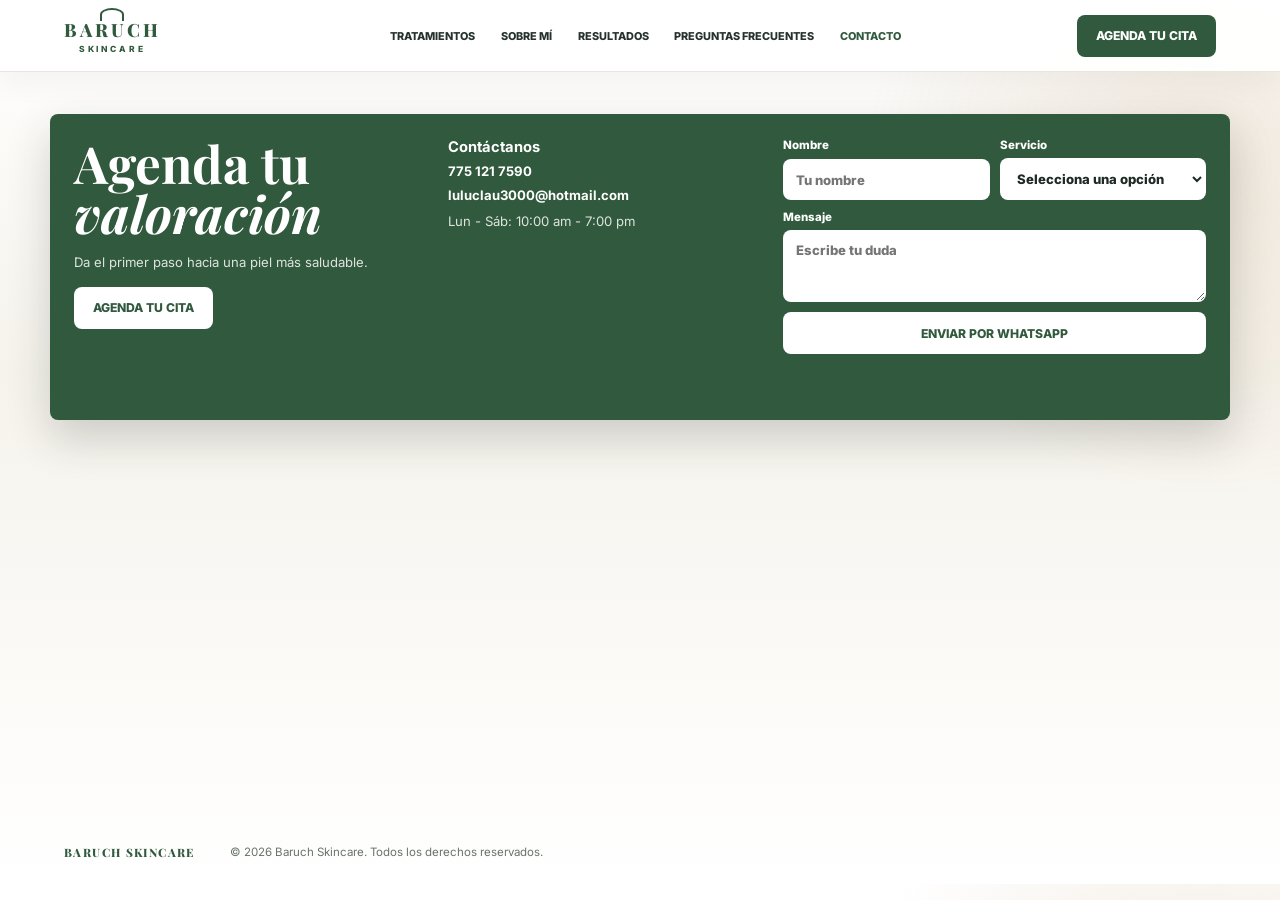
==== contacto.html @ a37c47b4 "nuervas cosas" ====
<!DOCTYPE html>
<html lang="es">
<head>
  <meta charset="UTF-8">
  <meta name="viewport" content="width=device-width, initial-scale=1.0">
  <title>Baruch Skincare | Contacto</title>
  <link rel="preconnect" href="https://fonts.googleapis.com">
  <link rel="preconnect" href="https://fonts.gstatic.com" crossorigin>
  <link href="https://fonts.googleapis.com/css2?family=Inter:wght@400;500;600;700;800&family=Playfair+Display:wght@600;700;800&display=swap" rel="stylesheet">
  <link rel="stylesheet" href="styles.css">
</head>
<body>
  <header class="site-header">
    <a class="brand" href="index.html" aria-label="Ir al inicio">
      <span class="brand-leaf">BARUCH</span>
      <small>SKINCARE</small>
    </a>
    <button class="menu-toggle" type="button" aria-expanded="false" aria-controls="site-nav">
      <span></span>
      <span></span>
      <span></span>
      <span class="menu-toggle-text">Menú</span>
    </button>
    <nav class="nav" id="site-nav" aria-label="Navegación principal">
      <a href="tratamientos.html">Tratamientos</a>
      <a href="sobre-mi.html">Sobre mí</a>
      <a href="resultados.html">Resultados</a>
      <a href="preguntas.html">Preguntas frecuentes</a>
      <a href="contacto.html" aria-current="page">Contacto</a>
    </nav>
    <a class="header-action" href="https://wa.me/527751217590" target="_blank" rel="noopener">Agenda tu cita</a>
  </header>

  <main class="page-main">
    <section class="contact-strip contact-page">
      <div>
        <h1>Agenda tu <span>valoración</span></h1>
        <p>Da el primer paso hacia una piel más saludable.</p>
        <a class="button light" href="https://wa.me/527751217590" target="_blank" rel="noopener">Agenda tu cita</a>
      </div>

      <div>
        <h3>Contáctanos</h3>
        <a href="tel:7751217590">775 121 7590</a>
        <a href="mailto:luluclau3000@hotmail.com">luluclau3000@hotmail.com</a>
        <p>Lun - Sáb: 10:00 am - 7:00 pm</p>
      </div>

      <form class="contact-form">
        <label>
          Nombre
          <input type="text" name="nombre" placeholder="Tu nombre" required>
        </label>
        <label>
          Servicio
          <select name="servicio" required>
            <option value="">Selecciona una opción</option>
            <option>Limpieza facial</option>
            <option>Tratamiento para acné</option>
            <option>Hidratación profunda</option>
            <option>Control de manchas</option>
            <option>Rejuvenecimiento facial</option>
          </select>
        </label>
        <label>
          Mensaje
          <textarea name="mensaje" rows="3" placeholder="Escribe tu duda"></textarea>
        </label>
        <button class="button light" type="submit">Enviar por WhatsApp</button>
        <p class="form-note" role="status"></p>
      </form>
    </section>
  </main>

  <footer class="footer">
    <span>BARUCH SKINCARE</span>
    <p>© 2026 Baruch Skincare. Todos los derechos reservados.</p>
  </footer>

  <script src="script.js"></script>
</body>
</html>
---- styles.css ----
:root {
  --bg: #f6f3ec;
  --paper: #fffdf8;
  --surface: #ffffff;
  --surface-soft: #f1eee7;
  --text: #1e2a23;
  --muted: #68736a;
  --line: #e7e1d6;
  --green: #31593d;
  --green-dark: #1f3d2a;
  --gold: #b58955;
  --shadow: 0 18px 55px rgba(31, 42, 35, 0.12);
}

* {
  box-sizing: border-box;
}

html {
  scroll-behavior: smooth;
}

body {
  margin: 0;
  color: var(--text);
  background:
    radial-gradient(circle at 94% 18%, rgba(181, 137, 85, 0.16), transparent 24%),
    linear-gradient(180deg, #ffffff 0, var(--bg) 42%, #ffffff 100%);
  font-family: "Inter", Arial, sans-serif;
}

a {
  color: inherit;
  text-decoration: none;
}

img {
  display: block;
  width: 100%;
  max-width: 100%;
}

.site-header {
  position: sticky;
  top: 0;
  z-index: 20;
  display: grid;
  grid-template-columns: 150px 1fr auto;
  align-items: center;
  gap: 22px;
  min-height: 72px;
  padding: 10px clamp(20px, 5vw, 68px);
  background: rgba(255, 255, 255, 0.94);
  border-bottom: 1px solid rgba(231, 225, 214, 0.82);
  box-shadow: 0 10px 30px rgba(31, 42, 35, 0.05);
  backdrop-filter: blur(16px);
}

.brand {
  display: grid;
  justify-items: center;
  gap: 2px;
  width: fit-content;
  color: var(--green);
}

.brand-leaf {
  position: relative;
  font-family: "Playfair Display", Georgia, serif;
  font-size: 1.14rem;
  font-weight: 800;
  letter-spacing: 0.16em;
}

.brand-leaf::before {
  content: "";
  position: absolute;
  top: -9px;
  left: 50%;
  width: 20px;
  height: 11px;
  border: 2px solid var(--green);
  border-bottom: 0;
  border-radius: 50% 50% 0 0;
  transform: translateX(-50%);
}

.brand small {
  font-size: 0.53rem;
  font-weight: 800;
  letter-spacing: 0.34em;
}

.nav {
  display: flex;
  justify-content: center;
  gap: clamp(12px, 2vw, 26px);
  color: #26322c;
  font-size: 0.68rem;
  font-weight: 800;
  text-transform: uppercase;
}

.nav a {
  padding: 10px 0;
}

.nav a:hover {
  color: var(--green);
}

.nav a[aria-current="page"] {
  color: var(--green);
}

.menu-toggle {
  position: relative;
  display: none;
  align-items: center;
  justify-content: center;
  gap: 7px;
  width: 58px;
  height: 50px;
  min-height: 50px;
  padding: 0;
  border: 1.5px solid var(--green-dark);
  border-radius: 18px;
  color: var(--green-dark);
  background: #ffffff;
  font: inherit;
  font-size: 0.68rem;
  font-weight: 800;
  text-transform: uppercase;
  cursor: pointer;
  transition: color 180ms ease, background 180ms ease, border-color 180ms ease, box-shadow 180ms ease;
}

.menu-toggle::before {
  content: "";
  position: absolute;
  top: 9px;
  right: 10px;
  width: 9px;
  height: 9px;
  border-radius: 50%;
  background: var(--green-dark);
  transition: background 180ms ease;
}

.menu-toggle::after {
  content: "";
  display: none;
  color: var(--green-dark);
  font-size: 1.9rem;
  font-weight: 400;
  line-height: 1;
}

.menu-toggle span:not(.menu-toggle-text) {
  display: block;
  width: 28px;
  height: 3px;
  border-radius: 999px;
  background: var(--green-dark);
  transition: background 180ms ease;
}

.menu-toggle-text {
  position: absolute;
  width: 1px;
  height: 1px;
  overflow: hidden;
  clip: rect(0 0 0 0);
  white-space: nowrap;
}

.menu-toggle:hover,
.menu-toggle:focus-visible {
  color: #ffffff;
  background: var(--green-dark);
  border-color: var(--green-dark);
  box-shadow: 0 10px 24px rgba(31, 61, 42, 0.26);
}

.menu-toggle:hover::before,
.menu-toggle:focus-visible::before,
.menu-toggle:hover span:not(.menu-toggle-text),
.menu-toggle:focus-visible span:not(.menu-toggle-text) {
  background: #ffffff;
}

.button,
.header-action {
  display: inline-flex;
  align-items: center;
  justify-content: center;
  min-height: 42px;
  padding: 0 18px;
  border: 1px solid transparent;
  border-radius: 8px;
  font: inherit;
  font-size: 0.76rem;
  font-weight: 800;
  text-transform: uppercase;
  cursor: pointer;
}

.header-action,
.button.primary,
.button.compact {
  color: #ffffff;
  background: var(--green);
}

.header-action:hover,
.button.primary:hover,
.button.compact:hover {
  background: var(--green-dark);
}

.button.secondary,
.button.outline {
  color: var(--green);
  background: #ffffff;
  border-color: #cfd8cf;
}

.button.light {
  color: var(--green);
  background: #ffffff;
}

.button.compact {
  min-height: 34px;
  padding: 0 16px;
  margin: 22px auto 0;
  font-size: 0.66rem;
}

.hero {
  position: relative;
  display: grid;
  grid-template-columns: minmax(0, 0.86fr) minmax(360px, 1.14fr);
  min-height: 470px;
  overflow: hidden;
  background:
    linear-gradient(90deg, rgba(255, 253, 248, 0.98) 0 43%, rgba(255, 253, 248, 0.12) 66%),
    url("https://images.unsplash.com/photo-1616394584738-fc6e612e71b9?auto=format&fit=crop&w=1500&q=88") right center / contain no-repeat,
    var(--paper);
}

.home-hero {
  min-height: calc(100vh - 142px);
}

.hero::after {
  content: "";
  position: absolute;
  right: -10px;
  bottom: 0;
  width: 220px;
  height: 300px;
  opacity: 0.26;
  background:
    linear-gradient(38deg, transparent 42%, var(--green) 43% 44%, transparent 45%),
    radial-gradient(ellipse at 40% 22%, transparent 34%, var(--green) 35% 37%, transparent 38%),
    radial-gradient(ellipse at 62% 55%, transparent 34%, var(--green) 35% 37%, transparent 38%);
  pointer-events: none;
}

.hero-copy {
  position: relative;
  z-index: 1;
  align-self: center;
  max-width: 560px;
  padding: 58px 0 86px clamp(28px, 5vw, 72px);
}

h1,
h2,
h3,
p {
  margin-top: 0;
}

h1,
h2 {
  font-family: "Playfair Display", Georgia, serif;
  letter-spacing: 0;
}

h1 {
  max-width: 540px;
  margin-bottom: 14px;
  font-size: clamp(3rem, 6vw, 5.1rem);
  line-height: 0.9;
}

h1 span {
  display: block;
  color: var(--green);
  font-style: italic;
}

h2 {
  margin-bottom: 10px;
  font-size: clamp(1.75rem, 3.1vw, 2.7rem);
  line-height: 1.02;
}

h2 em {
  color: var(--green);
  font-style: italic;
}

h3 {
  margin-bottom: 7px;
  font-size: 0.92rem;
}

p {
  color: var(--muted);
  line-height: 1.55;
}

.hero-copy > p {
  max-width: 440px;
  margin-bottom: 22px;
  font-size: 0.96rem;
}

.hero-portrait {
  min-height: 470px;
}

.hero-benefits {
  display: grid;
  grid-template-columns: repeat(3, minmax(0, 1fr));
  gap: 12px;
  max-width: 510px;
  margin-bottom: 24px;
}

.hero-benefits article {
  position: relative;
  min-height: 58px;
  padding: 12px 12px 12px 38px;
  border-radius: 8px;
  background: rgba(255, 255, 255, 0.72);
  box-shadow: 0 10px 24px rgba(31, 42, 35, 0.06);
}

.hero-benefits article::before {
  content: "";
  position: absolute;
  top: 18px;
  left: 14px;
  width: 12px;
  height: 12px;
  border: 2px solid var(--green);
  border-radius: 50%;
}

.hero-benefits strong,
.hero-benefits span {
  display: block;
}

.hero-benefits strong {
  color: var(--text);
  font-size: 0.73rem;
  line-height: 1.2;
}

.hero-benefits span {
  margin-top: 4px;
  color: var(--muted);
  font-size: 0.64rem;
  font-weight: 700;
}

.hero-actions {
  display: flex;
  flex-wrap: wrap;
  gap: 12px;
}

.panel {
  width: min(1160px, calc(100% - 48px));
  margin: 0 auto;
  padding: 24px clamp(18px, 3vw, 34px) 30px;
  border: 1px solid rgba(231, 225, 214, 0.76);
  border-radius: 8px;
  background: rgba(255, 255, 255, 0.92);
  box-shadow: var(--shadow);
}

.page-main {
  min-height: calc(100vh - 142px);
  padding: 42px 0 34px;
}

.page-hero,
.page-section {
  width: min(1040px, calc(100% - 48px));
  margin: 0 auto;
}

.page-hero {
  padding: 14px 0 28px;
  text-align: center;
}

.page-hero h1,
.page-section h1,
.page-panel h1,
.contact-page h1 {
  margin-right: auto;
  margin-left: auto;
  font-size: clamp(2.4rem, 5vw, 4.15rem);
}

.page-hero > p {
  max-width: 620px;
  margin: 0 auto;
}

.page-panel {
  margin-top: 0;
}

.treatments {
  position: relative;
  z-index: 3;
  margin-top: -60px;
}

.page-panel.treatments,
.page-panel.results {
  margin-top: 0;
}

.section-heading {
  margin: 0 auto 18px;
  text-align: center;
}

.section-heading p,
.eyebrow {
  margin-bottom: 6px;
  color: var(--green);
  font-size: 0.62rem;
  font-weight: 800;
  letter-spacing: 0.32em;
  text-transform: uppercase;
}

.cards {
  display: grid;
  grid-template-columns: repeat(5, minmax(0, 1fr));
  gap: 16px;
}

.card,
.result,
.testimonial,
.faq article,
.info-list article {
  border: 1px solid var(--line);
  border-radius: 8px;
  background: #ffffff;
  box-shadow: 0 12px 28px rgba(31, 42, 35, 0.07);
}

.card {
  overflow: hidden;
}

.card img {
  aspect-ratio: 1.28 / 1;
  object-fit: cover;
}

.card h3,
.card p {
  padding: 0 14px;
}

.card h3 {
  margin: 14px 0 6px;
  color: var(--green-dark);
}

.card p {
  min-height: 54px;
  margin-bottom: 16px;
  font-size: 0.72rem;
}

.results {
  margin-top: 24px;
  background: var(--surface-soft);
}

.result-grid {
  display: grid;
  grid-template-columns: repeat(3, minmax(0, 1fr));
  gap: 18px;
}

.result {
  overflow: hidden;
  background: #fffaf2;
}

.before-after {
  position: relative;
  display: grid;
  grid-template-columns: 1fr 1fr;
}

.before-after::after {
  content: "";
  position: absolute;
  top: 0;
  bottom: 0;
  left: 50%;
  width: 1px;
  background: rgba(255, 255, 255, 0.9);
}

.before-after img {
  height: 150px;
  object-fit: cover;
}

.before-after img:first-child {
  filter: saturate(0.82) contrast(0.92);
}

.before-after b {
  position: absolute;
  bottom: 8px;
  padding: 4px 8px;
  border-radius: 6px;
  color: var(--green-dark);
  background: rgba(255, 255, 255, 0.9);
  font-size: 0.58rem;
  line-height: 1;
  text-transform: uppercase;
}

.before-after b:first-of-type {
  left: 8px;
}

.before-after b:last-of-type {
  left: calc(50% + 8px);
}

.result span {
  display: block;
  padding: 10px 14px;
  color: var(--green-dark);
  font-size: 0.78rem;
  font-weight: 800;
}

.results-note {
  margin: 14px 0 0;
  text-align: center;
  font-size: 0.72rem;
}

.about {
  display: grid;
  grid-template-columns: minmax(0, 1fr) minmax(320px, 0.86fr);
  gap: clamp(24px, 6vw, 86px);
  align-items: center;
  width: min(1040px, calc(100% - 48px));
  margin: 28px auto 0;
  padding: 18px 0;
}

.about-copy {
  max-width: 560px;
  margin: 0 auto;
  text-align: center;
}

.about-copy p:not(.eyebrow) {
  margin-bottom: 22px;
  font-size: 0.92rem;
}

.info-list {
  display: grid;
  gap: 12px;
}

.info-list article {
  padding: 18px 18px 18px 52px;
}

.info-list h3 {
  color: var(--green-dark);
}

.info-list p {
  margin: 0;
  font-size: 0.74rem;
}

.testimonials,
.faq {
  width: min(1040px, calc(100% - 48px));
  margin: 26px auto 0;
  padding: 10px 0;
}

.testimonial-grid,
.faq-grid {
  display: grid;
  grid-template-columns: repeat(3, minmax(0, 1fr));
  gap: 18px;
}

.testimonial {
  min-height: 145px;
  padding: 20px;
}

.testimonial span {
  color: var(--gold);
  font-size: 0.9rem;
}

.testimonial p,
.faq p {
  font-size: 0.76rem;
}

.testimonial strong {
  display: block;
  color: var(--green-dark);
  font-size: 0.76rem;
}

.faq article {
  padding: 20px;
}

.faq h3 {
  color: var(--green-dark);
}

.contact-strip {
  display: grid;
  grid-template-columns: 0.9fr 0.8fr 1.1fr;
  gap: 28px;
  align-items: start;
  width: min(1180px, calc(100% - 40px));
  margin: 30px auto 0;
  padding: 24px;
  border-radius: 8px;
  color: #ffffff;
  background: var(--green);
  box-shadow: 0 18px 44px rgba(31, 42, 35, 0.2);
}

.contact-strip h1,
.contact-strip h2,
.contact-strip h3,
.contact-strip p,
.contact-strip a {
  color: #ffffff;
}

.contact-strip h1 {
  font-size: clamp(2.1rem, 4vw, 3.2rem);
  line-height: 0.98;
}

.contact-strip h2 {
  font-size: 1.55rem;
}

.contact-strip h1 span {
  color: #ffffff;
}

.contact-page {
  margin-top: 0;
}

.contact-strip p {
  margin-bottom: 14px;
  opacity: 0.84;
  font-size: 0.82rem;
}

.contact-strip a:not(.button) {
  display: block;
  margin-bottom: 8px;
  font-size: 0.82rem;
  font-weight: 700;
}

.contact-form {
  display: grid;
  grid-template-columns: repeat(2, minmax(0, 1fr));
  gap: 10px;
}

.contact-form label {
  display: grid;
  gap: 6px;
  color: #ffffff;
  font-size: 0.72rem;
  font-weight: 800;
}

.contact-form label:nth-child(3),
.contact-form button,
.form-note {
  grid-column: 1 / -1;
}

input,
select,
textarea {
  width: 100%;
  border: 1px solid rgba(255, 255, 255, 0.26);
  border-radius: 8px;
  padding: 11px 12px;
  color: var(--text);
  background: #ffffff;
  font: inherit;
  font-size: 0.82rem;
}

textarea {
  resize: vertical;
}

.form-note {
  min-height: 18px;
  margin: 0;
  color: #ffffff !important;
  font-size: 0.74rem !important;
  font-weight: 800;
}

.footer {
  display: grid;
  grid-template-columns: 150px 1fr 1fr;
  gap: 16px;
  align-items: center;
  padding: 14px clamp(20px, 5vw, 68px) 22px;
  color: var(--muted);
  font-size: 0.72rem;
}

.footer span {
  color: var(--green);
  font-family: "Playfair Display", Georgia, serif;
  font-weight: 800;
  letter-spacing: 0.12em;
}

.footer p {
  margin: 0;
}

@media (max-width: 1040px) {
  .site-header {
    grid-template-columns: 1fr auto;
    gap: 12px;
  }

  .menu-toggle {
    display: inline-flex;
    flex-direction: column;
  }

  .nav {
    position: absolute;
    top: 100%;
    right: 0;
    left: 0;
    display: none;
    flex-direction: column;
    gap: 10px;
    padding: 20px clamp(12px, 4vw, 20px) 24px;
    border-bottom: 1px solid rgba(231, 225, 214, 0.95);
    background: rgba(255, 253, 248, 0.98);
    box-shadow: 0 22px 46px rgba(31, 42, 35, 0.16);
    text-align: left;
  }

  .site-header.nav-open .nav {
    display: flex;
  }

  .nav a {
    position: relative;
    display: grid;
    grid-template-columns: 48px 1fr 18px;
    align-items: center;
    gap: 14px;
    min-height: 78px;
    padding: 12px 18px;
    border: 1px solid rgba(231, 225, 214, 0.92);
    border-radius: 18px;
    background: #ffffff;
    box-shadow: 0 10px 26px rgba(31, 42, 35, 0.08);
    color: var(--green-dark);
    font-size: 0.95rem;
    letter-spacing: 0;
  }

  .nav a::before {
    display: grid;
    width: 44px;
    height: 44px;
    place-items: center;
    border-radius: 50%;
    color: var(--green-dark);
    background: var(--surface-soft);
    font-size: 1.35rem;
    font-weight: 700;
    line-height: 1;
  }

  .nav a::after {
    content: "›";
    justify-self: end;
    color: var(--green-dark);
    font-size: 2rem;
    font-weight: 400;
    line-height: 1;
  }

  .nav a:nth-child(1)::before {
    content: "⌘";
  }

  .nav a:nth-child(2)::before {
    content: "○";
  }

  .nav a:nth-child(3)::before {
    content: "▥";
  }

  .nav a:nth-child(4)::before {
    content: "?";
  }

  .nav a:nth-child(5)::before {
    content: "✉";
  }

  .header-action {
    display: none;
  }

  .site-header.nav-open .menu-toggle {
    width: 50px;
    min-width: 50px;
    border-color: transparent;
    background: var(--surface-soft);
  }

  .site-header.nav-open .menu-toggle span {
    display: none;
  }

  .site-header.nav-open .menu-toggle::before {
    display: none;
  }

  .site-header.nav-open .menu-toggle::after {
    content: "×";
    display: block;
  }

  .hero {
    grid-template-columns: 1fr;
    background:
      linear-gradient(180deg, rgba(255, 253, 248, 0.96) 0 45%, rgba(255, 253, 248, 0.26) 82%),
      url("https://images.unsplash.com/photo-1616394584738-fc6e612e71b9?auto=format&fit=crop&w=1200&q=88") center bottom / cover no-repeat,
      var(--paper);
  }

  .hero-copy {
    padding-right: clamp(28px, 5vw, 72px);
  }

  .hero-portrait {
    display: none;
  }

  .cards {
    grid-template-columns: repeat(3, minmax(0, 1fr));
  }

  .about,
  .contact-strip {
    grid-template-columns: 1fr;
  }

  .footer {
    grid-template-columns: 1fr;
  }
}

@media (max-width: 760px) {
  .hero {
    min-height: 620px;
  }

  .hero-copy {
    padding-top: 42px;
    padding-bottom: 240px;
  }

  h1 {
    font-size: 3.3rem;
  }

  .hero-benefits,
  .cards,
  .result-grid,
  .testimonial-grid,
  .faq-grid,
  .contact-form {
    grid-template-columns: 1fr;
  }

  .panel,
  .about,
  .testimonials,
  .faq {
    width: min(100% - 28px, 560px);
  }

  .contact-strip {
    width: calc(100% - 28px);
  }

  .button,
  .header-action {
    width: 100%;
  }

  .site-header {
    gap: 12px;
  }

  .brand-leaf {
    font-size: 0.96rem;
  }
}
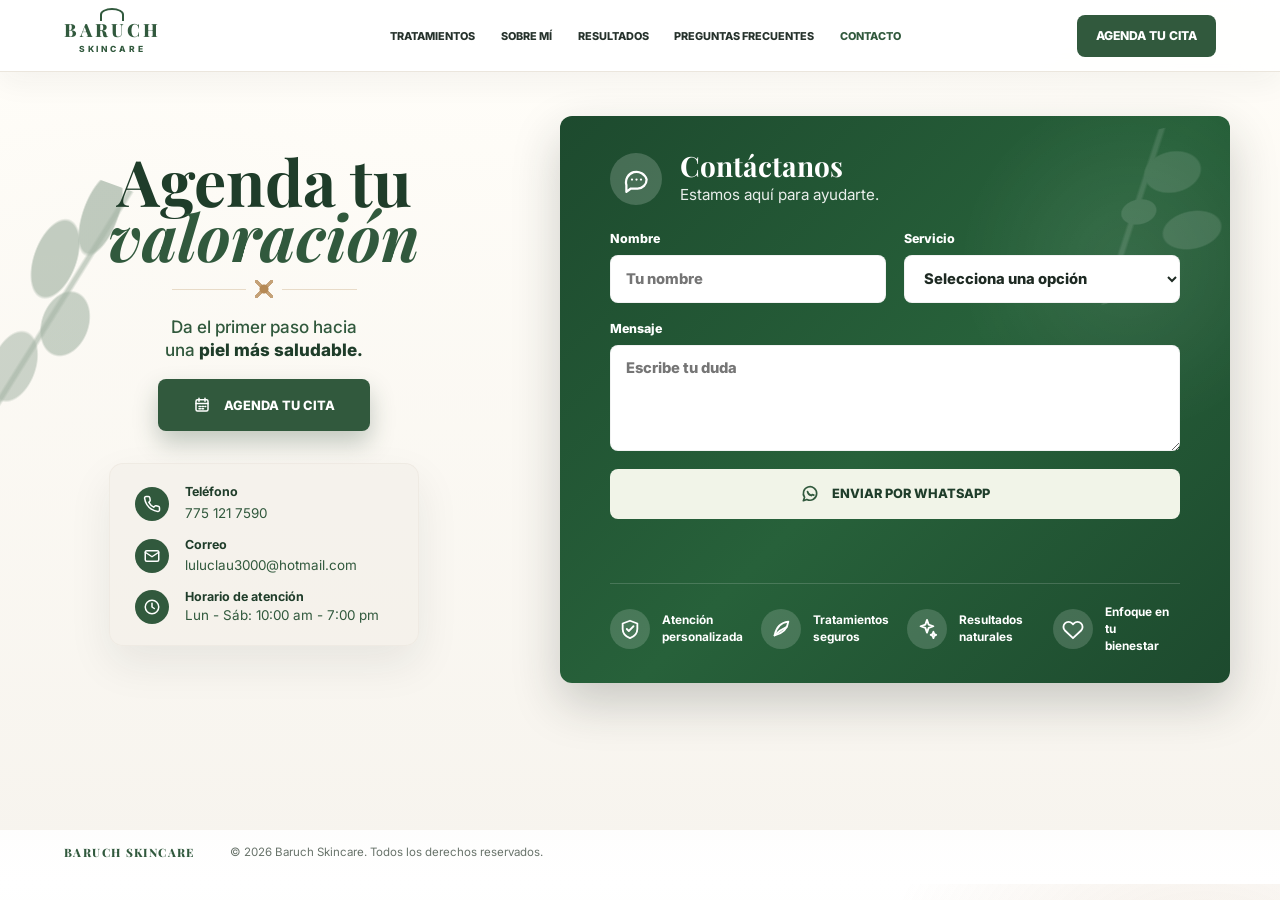
==== commit 019a01bc: "visualidad mejorada" ====
--- a/contacto.html
+++ b/contacto.html
@@ -31,44 +31,108 @@
     <a class="header-action" href="https://wa.me/527751217590" target="_blank" rel="noopener">Agenda tu cita</a>
   </header>
 
-  <main class="page-main">
-    <section class="contact-strip contact-page">
-      <div>
-        <h1>Agenda tu <span>valoración</span></h1>
-        <p>Da el primer paso hacia una piel más saludable.</p>
-        <a class="button light" href="https://wa.me/527751217590" target="_blank" rel="noopener">Agenda tu cita</a>
+  <main class="page-main contact-page-main">
+    <section class="contact-layout" aria-labelledby="contact-title">
+      <div class="contact-intro">
+        <h1 id="contact-title">Agenda tu <span>valoración</span></h1>
+        <div class="contact-divider" aria-hidden="true"></div>
+        <p>Da el primer paso hacia<br>una <strong>piel más saludable.</strong></p>
+        <a class="contact-appointment" href="https://wa.me/527751217590" target="_blank" rel="noopener">
+          <svg viewBox="0 0 24 24" aria-hidden="true">
+            <rect x="4" y="5" width="16" height="15" rx="2"></rect>
+            <path d="M8 3v4M16 3v4M4 10h16M8 14h2M12 14h2M16 14h1M8 17h2M12 17h2"></path>
+          </svg>
+          Agenda tu cita
+        </a>
+
+        <div class="contact-details">
+          <article>
+            <span class="contact-detail-icon" aria-hidden="true">
+              <svg viewBox="0 0 24 24"><path d="M22 16.9v3a2 2 0 0 1-2.2 2 19.7 19.7 0 0 1-8.6-3.1 19.3 19.3 0 0 1-6-6A19.7 19.7 0 0 1 2.1 4.2 2 2 0 0 1 4.1 2h3a2 2 0 0 1 2 1.7l.5 3a2 2 0 0 1-.6 1.8L7.8 9.7a16 16 0 0 0 6.5 6.5l1.2-1.2a2 2 0 0 1 1.8-.6l3 .5a2 2 0 0 1 1.7 2z"></path></svg>
+            </span>
+            <div>
+              <h2>Teléfono</h2>
+              <a href="tel:7751217590">775 121 7590</a>
+            </div>
+          </article>
+          <article>
+            <span class="contact-detail-icon" aria-hidden="true">
+              <svg viewBox="0 0 24 24"><rect x="3" y="5" width="18" height="14" rx="2"></rect><path d="M3 7l9 6 9-6"></path></svg>
+            </span>
+            <div>
+              <h2>Correo</h2>
+              <a href="mailto:luluclau3000@hotmail.com">luluclau3000@hotmail.com</a>
+            </div>
+          </article>
+          <article>
+            <span class="contact-detail-icon" aria-hidden="true">
+              <svg viewBox="0 0 24 24"><circle cx="12" cy="12" r="9"></circle><path d="M12 7v5l3 2"></path></svg>
+            </span>
+            <div>
+              <h2>Horario de atención</h2>
+              <p>Lun - Sáb: 10:00 am - 7:00 pm</p>
+            </div>
+          </article>
+        </div>
       </div>
 
-      <div>
-        <h3>Contáctanos</h3>
-        <a href="tel:7751217590">775 121 7590</a>
-        <a href="mailto:luluclau3000@hotmail.com">luluclau3000@hotmail.com</a>
-        <p>Lun - Sáb: 10:00 am - 7:00 pm</p>
-      </div>
+      <section class="contact-card" aria-label="Formulario de contacto">
+        <div class="contact-card-heading">
+          <span class="contact-bubble-icon" aria-hidden="true">
+            <svg viewBox="0 0 24 24"><path d="M21 12a8 8 0 0 1-8 8H7l-4 3v-6a8 8 0 1 1 18-5z"></path><path d="M8 12h.01M12 12h.01M16 12h.01"></path></svg>
+          </span>
+          <div>
+            <h2>Contáctanos</h2>
+            <p>Estamos aquí para ayudarte.</p>
+          </div>
+        </div>
 
-      <form class="contact-form">
-        <label>
-          Nombre
-          <input type="text" name="nombre" placeholder="Tu nombre" required>
-        </label>
-        <label>
-          Servicio
-          <select name="servicio" required>
-            <option value="">Selecciona una opción</option>
-            <option>Limpieza facial</option>
-            <option>Tratamiento para acné</option>
-            <option>Hidratación profunda</option>
-            <option>Control de manchas</option>
-            <option>Rejuvenecimiento facial</option>
-          </select>
-        </label>
-        <label>
-          Mensaje
-          <textarea name="mensaje" rows="3" placeholder="Escribe tu duda"></textarea>
-        </label>
-        <button class="button light" type="submit">Enviar por WhatsApp</button>
-        <p class="form-note" role="status"></p>
-      </form>
+        <form class="contact-form contact-card-form">
+          <label>
+            Nombre
+            <input type="text" name="nombre" placeholder="Tu nombre" required>
+          </label>
+          <label>
+            Servicio
+            <select name="servicio" required>
+              <option value="">Selecciona una opción</option>
+              <option>Limpieza facial</option>
+              <option>Tratamiento para acné</option>
+              <option>Hidratación profunda</option>
+              <option>Control de manchas</option>
+              <option>Rejuvenecimiento facial</option>
+            </select>
+          </label>
+          <label>
+            Mensaje
+            <textarea name="mensaje" rows="4" placeholder="Escribe tu duda"></textarea>
+          </label>
+          <button class="contact-submit" type="submit">
+            <svg viewBox="0 0 24 24" aria-hidden="true"><path d="M20 11.5a8 8 0 0 1-11.8 7L4 20l1.5-4.1A8 8 0 1 1 20 11.5z"></path><path d="M9 9c.4 2.4 2.1 4.1 4.5 4.9l1.1-1.1 2 .5"></path></svg>
+            Enviar por WhatsApp
+          </button>
+          <p class="form-note" role="status"></p>
+        </form>
+
+        <div class="contact-benefits" aria-label="Beneficios">
+          <article>
+            <span><svg viewBox="0 0 24 24"><path d="M12 3l8 3v6c0 5-3 8-8 10-5-2-8-5-8-10V6l8-3z"></path><path d="M8.5 12l2.2 2.2L15.8 9"></path></svg></span>
+            <p>Atención<br>personalizada</p>
+          </article>
+          <article>
+            <span><svg viewBox="0 0 24 24"><path d="M20 4c-8 1-13 5-15 15 8-2 14-7 15-15z"></path><path d="M5 19c4-4 8-7 13-9"></path></svg></span>
+            <p>Tratamientos<br>seguros</p>
+          </article>
+          <article>
+            <span><svg viewBox="0 0 24 24"><path d="M12 2l1.8 5.2L19 9l-5.2 1.8L12 16l-1.8-5.2L5 9l5.2-1.8L12 2z"></path><path d="M19 15l.9 2.6L22 18.5l-2.1.9L19 22l-.9-2.6-2.1-.9 2.1-.9L19 15z"></path></svg></span>
+            <p>Resultados<br>naturales</p>
+          </article>
+          <article>
+            <span><svg viewBox="0 0 24 24"><path d="M20.8 5.8a5.5 5.5 0 0 0-7.8 0L12 6.8l-1-1a5.5 5.5 0 0 0-7.8 7.8L12 22l8.8-8.4a5.5 5.5 0 0 0 0-7.8z"></path></svg></span>
+            <p>Enfoque en tu<br>bienestar</p>
+          </article>
+        </div>
+      </section>
     </section>
   </main>
 
--- a/styles.css
+++ b/styles.css
@@ -611,6 +611,200 @@
   font-size: 0.74rem;
 }
 
+.about-page-main {
+  position: relative;
+  overflow: hidden;
+  background:
+    linear-gradient(180deg, rgba(255, 253, 248, 0.9), rgba(247, 244, 238, 0.98)),
+    radial-gradient(circle at 7% 18%, rgba(49, 89, 61, 0.08), transparent 17%),
+    radial-gradient(circle at 88% 62%, rgba(181, 137, 85, 0.08), transparent 24%);
+}
+
+.about-page-main::before,
+.about-page-main::after {
+  content: "";
+  position: absolute;
+  pointer-events: none;
+}
+
+.about-page-main::before {
+  left: -38px;
+  bottom: 42px;
+  width: 185px;
+  height: 185px;
+  opacity: 0.44;
+  background:
+    radial-gradient(ellipse at 68% 44%, rgba(49, 89, 61, 0.86) 0 18%, transparent 19%),
+    radial-gradient(ellipse at 46% 60%, rgba(49, 89, 61, 0.78) 0 15%, transparent 16%),
+    radial-gradient(ellipse at 58% 76%, rgba(49, 89, 61, 0.68) 0 13%, transparent 14%),
+    linear-gradient(128deg, transparent 0 46%, rgba(49, 89, 61, 0.65) 47% 49%, transparent 50%);
+  filter: blur(0.2px);
+  transform: rotate(-22deg);
+}
+
+.about-page-main::after {
+  right: -80px;
+  bottom: -18px;
+  left: -80px;
+  height: 58px;
+  opacity: 0.5;
+  background:
+    linear-gradient(176deg, transparent 0 42%, rgba(181, 137, 85, 0.16) 43% 58%, transparent 59%),
+    linear-gradient(184deg, transparent 0 48%, rgba(49, 89, 61, 0.1) 49% 54%, transparent 55%);
+}
+
+.about-page {
+  position: relative;
+  z-index: 1;
+  grid-template-columns: minmax(390px, 0.98fr) minmax(430px, 1fr);
+  gap: clamp(58px, 9vw, 112px);
+  width: min(1120px, calc(100% - 64px));
+  min-height: 520px;
+  margin-top: 0;
+  padding: clamp(28px, 5vw, 58px) 0 54px;
+}
+
+.about-page .about-copy {
+  max-width: 520px;
+}
+
+.about-page .eyebrow {
+  margin-bottom: 16px;
+  color: var(--green-dark);
+  font-size: 0.68rem;
+  letter-spacing: 0.52em;
+}
+
+.about-page h1 {
+  max-width: 500px;
+  margin-bottom: 20px;
+  color: var(--green-dark);
+  font-size: clamp(4rem, 5.7vw, 5.65rem);
+  line-height: 0.88;
+}
+
+.about-page h1 span {
+  color: var(--green);
+}
+
+.about-divider {
+  position: relative;
+  width: 245px;
+  height: 25px;
+  margin: 0 auto 16px;
+}
+
+.about-divider::before,
+.about-divider::after {
+  content: "";
+  position: absolute;
+  top: 50%;
+  width: calc(50% - 24px);
+  height: 1px;
+  background: rgba(49, 89, 61, 0.2);
+}
+
+.about-divider::before {
+  left: 0;
+}
+
+.about-divider::after {
+  right: 0;
+}
+
+.about-divider {
+  background:
+    radial-gradient(ellipse at 52% 45%, transparent 0 27%, rgba(49, 89, 61, 0.7) 28% 34%, transparent 35%),
+    radial-gradient(ellipse at 45% 58%, transparent 0 24%, rgba(49, 89, 61, 0.7) 25% 31%, transparent 32%);
+  background-size: 32px 21px;
+  background-position: center;
+  background-repeat: no-repeat;
+}
+
+.about-page .about-copy p:not(.eyebrow) {
+  max-width: 520px;
+  margin: 0 auto 30px;
+  color: #43524a;
+  font-size: 1rem;
+  line-height: 1.55;
+}
+
+.about-cta {
+  gap: 12px;
+  min-width: 236px;
+  min-height: 50px;
+  border-color: rgba(49, 89, 61, 0.34);
+  color: var(--green-dark);
+  background: rgba(255, 255, 255, 0.56);
+  font-size: 0.75rem;
+}
+
+.about-cta svg {
+  width: 17px;
+  height: 17px;
+  fill: none;
+  stroke: currentColor;
+  stroke-linecap: round;
+  stroke-linejoin: round;
+  stroke-width: 2;
+  color: var(--green);
+}
+
+.about-feature-list {
+  gap: 13px;
+}
+
+.about-feature {
+  position: relative;
+  display: grid;
+  grid-template-columns: 70px 1fr;
+  align-items: center;
+  min-height: 109px;
+  padding: 17px 24px 17px 20px !important;
+  border: 1px solid rgba(231, 225, 214, 0.86);
+  border-radius: 8px;
+  background: rgba(255, 255, 255, 0.94);
+  box-shadow: 0 18px 42px rgba(31, 42, 35, 0.075);
+}
+
+.feature-icon {
+  display: grid;
+  width: 58px;
+  height: 58px;
+  place-items: center;
+  border-radius: 50%;
+  background: #f0eee7;
+  box-shadow: 0 8px 18px rgba(31, 42, 35, 0.06), inset 0 0 0 1px rgba(49, 89, 61, 0.04);
+}
+
+.feature-icon svg {
+  width: 38px;
+  height: 38px;
+  fill: none;
+  stroke: var(--green-dark);
+  stroke-linecap: round;
+  stroke-linejoin: round;
+  stroke-width: 2.1;
+}
+
+.feature-copy {
+  display: block;
+}
+
+.about-feature h3 {
+  margin-bottom: 5px;
+  color: var(--green-dark);
+  font-size: 1.03rem;
+  line-height: 1.15;
+}
+
+.about-feature p {
+  max-width: 300px;
+  color: #5f6962;
+  font-size: 0.86rem;
+  line-height: 1.5;
+}
+
 .testimonials,
 .faq {
   width: min(1040px, calc(100% - 48px));
@@ -652,6 +846,237 @@
 
 .faq h3 {
   color: var(--green-dark);
+}
+
+.faq-page-main {
+  position: relative;
+  overflow: hidden;
+  padding-top: 28px;
+  background:
+    linear-gradient(180deg, rgba(255, 253, 248, 0.94), rgba(247, 244, 238, 0.98)),
+    radial-gradient(circle at 8% 24%, rgba(49, 89, 61, 0.08), transparent 20%),
+    radial-gradient(circle at 92% 18%, rgba(49, 89, 61, 0.08), transparent 18%);
+}
+
+.faq-page-main::before,
+.faq-page-main::after {
+  content: "";
+  position: absolute;
+  top: 38px;
+  width: 185px;
+  height: 300px;
+  opacity: 0.28;
+  pointer-events: none;
+  background:
+    radial-gradient(ellipse at 52% 12%, rgba(49, 89, 61, 0.62) 0 9%, transparent 10%),
+    radial-gradient(ellipse at 42% 29%, rgba(49, 89, 61, 0.56) 0 10%, transparent 11%),
+    radial-gradient(ellipse at 59% 45%, rgba(49, 89, 61, 0.5) 0 10%, transparent 11%),
+    radial-gradient(ellipse at 43% 61%, rgba(49, 89, 61, 0.42) 0 11%, transparent 12%),
+    linear-gradient(106deg, transparent 0 48%, rgba(49, 89, 61, 0.52) 49% 50%, transparent 51%);
+  filter: blur(0.2px);
+}
+
+.faq-page-main::before {
+  left: -64px;
+  transform: rotate(20deg);
+}
+
+.faq-page-main::after {
+  right: -54px;
+  transform: scaleX(-1) rotate(17deg);
+}
+
+.faq-page {
+  position: relative;
+  z-index: 1;
+  width: min(1040px, calc(100% - 46px));
+  margin: 0 auto;
+  padding: 10px 0 16px;
+}
+
+.faq-heading {
+  margin: 0 auto 24px;
+  text-align: center;
+}
+
+.faq-heading p:first-child {
+  position: relative;
+  display: inline-flex;
+  align-items: center;
+  gap: 22px;
+  margin-bottom: 10px;
+  color: var(--green);
+  font-size: 0.72rem;
+  font-weight: 800;
+  letter-spacing: 0.42em;
+  text-transform: uppercase;
+}
+
+.faq-heading p:first-child::before,
+.faq-heading p:first-child::after {
+  content: "";
+  width: 78px;
+  height: 1px;
+  background: rgba(49, 89, 61, 0.16);
+}
+
+.faq-heading h1 {
+  max-width: none;
+  margin: 0 auto 14px;
+  color: var(--green-dark);
+  font-size: clamp(4rem, 6.7vw, 5.6rem);
+  line-height: 0.95;
+}
+
+.faq-heading h1 span {
+  display: inline;
+  color: var(--green);
+  font-style: italic;
+}
+
+.faq-intro {
+  margin: 0;
+  color: #737d76;
+  font-size: 1rem;
+  line-height: 1.55;
+}
+
+.faq-accordion {
+  display: grid;
+  gap: 10px;
+}
+
+.faq-accordion details {
+  border: 1px solid rgba(231, 225, 214, 0.92);
+  border-radius: 8px;
+  background: rgba(255, 255, 255, 0.95);
+  box-shadow: 0 10px 28px rgba(31, 42, 35, 0.07);
+  overflow: hidden;
+}
+
+.faq-accordion summary {
+  display: grid;
+  grid-template-columns: 42px 1fr 16px;
+  align-items: center;
+  min-height: 58px;
+  gap: 14px;
+  padding: 10px 20px 10px 18px;
+  color: var(--green-dark);
+  font-size: 0.98rem;
+  font-weight: 800;
+  cursor: pointer;
+  list-style: none;
+}
+
+.faq-accordion summary::-webkit-details-marker {
+  display: none;
+}
+
+.faq-accordion summary::after {
+  content: "";
+  width: 8px;
+  height: 8px;
+  justify-self: end;
+  border-right: 2px solid var(--green);
+  border-bottom: 2px solid var(--green);
+  transform: rotate(45deg);
+  transition: transform 180ms ease;
+}
+
+.faq-accordion details[open] summary::after {
+  transform: rotate(225deg);
+}
+
+.faq-icon {
+  display: grid;
+  width: 32px;
+  height: 32px;
+  place-items: center;
+  border-radius: 50%;
+  background: var(--surface-soft);
+}
+
+.faq-icon svg,
+.faq-whatsapp svg {
+  width: 20px;
+  height: 20px;
+  fill: none;
+  stroke: var(--green);
+  stroke-linecap: round;
+  stroke-linejoin: round;
+  stroke-width: 2;
+}
+
+.faq-accordion details > p {
+  margin: -2px 58px 18px 74px;
+  color: #5f6962;
+  font-size: 0.88rem;
+  line-height: 1.55;
+}
+
+.faq-whatsapp {
+  display: grid;
+  grid-template-columns: 70px 1fr auto;
+  gap: 18px;
+  align-items: center;
+  margin-top: 14px;
+  padding: 18px 26px 18px 28px;
+  border-radius: 8px;
+  background:
+    linear-gradient(90deg, rgba(241, 238, 231, 0.98), rgba(255, 253, 248, 0.96));
+  box-shadow: 0 14px 34px rgba(31, 42, 35, 0.08);
+}
+
+.faq-whatsapp-icon {
+  display: grid;
+  width: 56px;
+  height: 56px;
+  place-items: center;
+  border-radius: 50%;
+  background: var(--green);
+}
+
+.faq-whatsapp-icon svg {
+  stroke: #ffffff;
+}
+
+.faq-whatsapp h2 {
+  margin: 0 0 4px;
+  color: var(--green-dark);
+  font-family: "Inter", Arial, sans-serif;
+  font-size: 1.14rem;
+  line-height: 1.1;
+}
+
+.faq-whatsapp p {
+  margin: 0;
+  color: #5d675f;
+  font-size: 0.86rem;
+}
+
+.faq-whatsapp-button {
+  display: inline-flex;
+  align-items: center;
+  justify-content: center;
+  gap: 10px;
+  min-width: 318px;
+  min-height: 46px;
+  border: 1.5px solid var(--green);
+  border-radius: 8px;
+  color: var(--green-dark);
+  background: rgba(255, 255, 255, 0.72);
+  font-size: 0.75rem;
+  font-weight: 800;
+  text-transform: uppercase;
+}
+
+.faq-whatsapp-button:hover {
+  color: #ffffff;
+  background: var(--green);
+}
+
+.faq-whatsapp-button:hover svg {
+  stroke: #ffffff;
 }
 
 .contact-strip {
@@ -750,6 +1175,369 @@
   font-size: 0.74rem !important;
   font-weight: 800;
 }
+
+.contact-page-main {
+  position: relative;
+  overflow: hidden;
+  padding-top: 26px;
+  background:
+    linear-gradient(180deg, rgba(255, 253, 248, 0.94), rgba(247, 244, 238, 0.98)),
+    radial-gradient(circle at 10% 22%, rgba(49, 89, 61, 0.08), transparent 18%),
+    radial-gradient(circle at 88% 58%, rgba(181, 137, 85, 0.08), transparent 24%);
+}
+
+.contact-page-main::before {
+  content: "";
+  position: absolute;
+  left: -60px;
+  top: 98px;
+  width: 210px;
+  height: 320px;
+  opacity: 0.42;
+  background:
+    radial-gradient(ellipse at 56% 10%, rgba(49, 89, 61, 0.72) 0 10%, transparent 11%),
+    radial-gradient(ellipse at 43% 28%, rgba(49, 89, 61, 0.68) 0 12%, transparent 13%),
+    radial-gradient(ellipse at 58% 46%, rgba(49, 89, 61, 0.62) 0 13%, transparent 14%),
+    radial-gradient(ellipse at 42% 64%, rgba(49, 89, 61, 0.56) 0 12%, transparent 13%),
+    linear-gradient(102deg, transparent 0 48%, rgba(49, 89, 61, 0.62) 49% 50%, transparent 51%);
+  pointer-events: none;
+  transform: rotate(20deg);
+}
+
+.contact-layout {
+  position: relative;
+  z-index: 1;
+  display: grid;
+  grid-template-columns: minmax(320px, 0.78fr) minmax(580px, 1.22fr);
+  gap: clamp(48px, 7vw, 82px);
+  align-items: center;
+  width: min(1180px, calc(100% - 42px));
+  margin: 0 auto;
+  padding: 18px 0 18px;
+}
+
+.contact-intro {
+  display: grid;
+  justify-items: center;
+  text-align: center;
+}
+
+.contact-intro h1 {
+  max-width: 340px;
+  margin-bottom: 16px;
+  color: var(--green-dark);
+  font-size: clamp(3.75rem, 5vw, 5.2rem);
+  line-height: 0.86;
+}
+
+.contact-intro h1 span {
+  color: var(--green);
+  font-style: italic;
+}
+
+.contact-divider {
+  position: relative;
+  width: 185px;
+  height: 20px;
+  margin-bottom: 16px;
+}
+
+.contact-divider::before,
+.contact-divider::after {
+  content: "";
+  position: absolute;
+  top: 50%;
+  width: calc(50% - 18px);
+  height: 1px;
+  background: rgba(181, 137, 85, 0.28);
+}
+
+.contact-divider::before {
+  left: 0;
+}
+
+.contact-divider::after {
+  right: 0;
+}
+
+.contact-divider {
+  background:
+    radial-gradient(circle at 50% 50%, var(--gold) 0 4px, transparent 5px),
+    linear-gradient(45deg, transparent 42%, rgba(181, 137, 85, 0.78) 43% 57%, transparent 58%),
+    linear-gradient(-45deg, transparent 42%, rgba(181, 137, 85, 0.78) 43% 57%, transparent 58%);
+  background-size: 18px 18px;
+  background-position: center;
+  background-repeat: no-repeat;
+}
+
+.contact-intro > p {
+  margin-bottom: 18px;
+  color: var(--green);
+  font-size: 1.07rem;
+  font-weight: 500;
+  line-height: 1.35;
+}
+
+.contact-intro strong {
+  color: var(--green-dark);
+  font-weight: 800;
+}
+
+.contact-appointment {
+  display: inline-flex;
+  align-items: center;
+  justify-content: center;
+  gap: 13px;
+  min-width: 212px;
+  min-height: 52px;
+  margin-bottom: 32px;
+  border-radius: 8px;
+  color: #ffffff;
+  background: var(--green);
+  box-shadow: 0 12px 24px rgba(31, 61, 42, 0.26);
+  font-size: 0.8rem;
+  font-weight: 800;
+  text-transform: uppercase;
+}
+
+.contact-appointment:hover {
+  background: var(--green-dark);
+}
+
+.contact-appointment svg,
+.contact-submit svg,
+.contact-detail-icon svg,
+.contact-bubble-icon svg,
+.contact-benefits svg {
+  fill: none;
+  stroke: currentColor;
+  stroke-linecap: round;
+  stroke-linejoin: round;
+  stroke-width: 2;
+}
+
+.contact-appointment svg {
+  width: 18px;
+  height: 18px;
+}
+
+.contact-details {
+  display: grid;
+  gap: 16px;
+  width: min(310px, 100%);
+  padding: 21px 25px;
+  border: 1px solid rgba(231, 225, 214, 0.42);
+  border-radius: 14px;
+  background: rgba(241, 238, 231, 0.58);
+  box-shadow: 0 18px 44px rgba(31, 42, 35, 0.08);
+  text-align: left;
+}
+
+.contact-details article {
+  display: grid;
+  grid-template-columns: 38px 1fr;
+  gap: 12px;
+  align-items: center;
+}
+
+.contact-detail-icon {
+  display: grid;
+  width: 34px;
+  height: 34px;
+  place-items: center;
+  border-radius: 50%;
+  color: #ffffff;
+  background: var(--green);
+}
+
+.contact-detail-icon svg {
+  width: 18px;
+  height: 18px;
+}
+
+.contact-details h2 {
+  margin-bottom: 2px;
+  color: var(--green-dark);
+  font-family: "Inter", Arial, sans-serif;
+  font-size: 0.78rem;
+  line-height: 1.15;
+}
+
+.contact-details a,
+.contact-details p {
+  margin: 0;
+  color: var(--green);
+  font-size: 0.84rem;
+  line-height: 1.25;
+}
+
+.contact-card {
+  position: relative;
+  overflow: hidden;
+  padding: 36px 50px 28px;
+  border-radius: 12px;
+  color: #ffffff;
+  background:
+    radial-gradient(circle at 85% 26%, rgba(255, 255, 255, 0.08), transparent 24%),
+    linear-gradient(135deg, #1d4a2e, #27613a 52%, #1d4a2e);
+  box-shadow: 0 20px 48px rgba(31, 42, 35, 0.22);
+}
+
+.contact-card::after {
+  content: "";
+  position: absolute;
+  right: -20px;
+  top: 20px;
+  width: 230px;
+  height: 160px;
+  opacity: 0.12;
+  background:
+    radial-gradient(ellipse at 70% 28%, #ffffff 0 12%, transparent 13%),
+    radial-gradient(ellipse at 52% 48%, #ffffff 0 10%, transparent 11%),
+    radial-gradient(ellipse at 73% 66%, #ffffff 0 12%, transparent 13%),
+    linear-gradient(120deg, transparent 0 48%, #ffffff 49% 50%, transparent 51%);
+  pointer-events: none;
+  transform: rotate(-12deg);
+}
+
+.contact-card-heading {
+  position: relative;
+  z-index: 1;
+  display: grid;
+  grid-template-columns: 54px 1fr;
+  gap: 16px;
+  align-items: center;
+  margin-bottom: 24px;
+}
+
+.contact-bubble-icon {
+  display: grid;
+  width: 52px;
+  height: 52px;
+  place-items: center;
+  border-radius: 50%;
+  color: #ffffff;
+  background: rgba(255, 255, 255, 0.18);
+}
+
+.contact-bubble-icon svg {
+  width: 27px;
+  height: 27px;
+}
+
+.contact-card-heading h2 {
+  margin: 0 0 3px;
+  color: #ffffff;
+  font-size: 1.75rem;
+  line-height: 1;
+}
+
+.contact-card-heading p {
+  margin: 0;
+  color: rgba(255, 255, 255, 0.9);
+  font-size: 0.95rem;
+}
+
+.contact-card-form {
+  position: relative;
+  z-index: 1;
+  gap: 18px;
+}
+
+.contact-card-form label {
+  gap: 9px;
+  font-size: 0.78rem;
+}
+
+.contact-card-form input,
+.contact-card-form select,
+.contact-card-form textarea {
+  min-height: 48px;
+  border: 0;
+  border-radius: 8px;
+  padding: 14px 16px;
+  color: var(--text);
+  background: #ffffff;
+  box-shadow: inset 0 0 0 1px rgba(31, 42, 35, 0.06);
+  font-size: 0.92rem;
+}
+
+.contact-card-form textarea {
+  min-height: 106px;
+}
+
+.contact-submit {
+  display: inline-flex;
+  align-items: center;
+  justify-content: center;
+  gap: 12px;
+  min-height: 50px;
+  border: 0;
+  border-radius: 8px;
+  color: var(--green-dark);
+  background: #f1f4e8;
+  font: inherit;
+  font-size: 0.8rem;
+  font-weight: 800;
+  text-transform: uppercase;
+  cursor: pointer;
+}
+
+.contact-submit:hover {
+  background: #ffffff;
+}
+
+.contact-submit svg {
+  width: 20px;
+  height: 20px;
+  color: var(--green);
+}
+
+.contact-card-form .form-note {
+  color: #ffffff !important;
+}
+
+.contact-benefits {
+  position: relative;
+  z-index: 1;
+  display: grid;
+  grid-template-columns: repeat(4, 1fr);
+  gap: 18px;
+  margin-top: 28px;
+  padding-top: 20px;
+  border-top: 1px solid rgba(255, 255, 255, 0.16);
+}
+
+.contact-benefits article {
+  display: grid;
+  grid-template-columns: 42px 1fr;
+  gap: 10px;
+  align-items: center;
+}
+
+.contact-benefits span {
+  display: grid;
+  width: 40px;
+  height: 40px;
+  place-items: center;
+  border-radius: 50%;
+  color: #ffffff;
+  background: rgba(255, 255, 255, 0.16);
+}
+
+.contact-benefits svg {
+  width: 22px;
+  height: 22px;
+}
+
+.contact-benefits p {
+  margin: 0;
+  color: #ffffff;
+  font-size: 0.74rem;
+  font-weight: 700;
+  line-height: 1.45;
+}
+
 
 .footer {
   display: grid;
@@ -910,6 +1698,56 @@
     grid-template-columns: 1fr;
   }
 
+  .contact-layout {
+    grid-template-columns: 1fr;
+    width: min(760px, calc(100% - 36px));
+    gap: 32px;
+  }
+
+  .contact-card {
+    padding: 32px clamp(20px, 5vw, 38px) 26px;
+  }
+
+  .contact-benefits {
+    grid-template-columns: repeat(2, 1fr);
+  }
+
+  .about-page {
+    grid-template-columns: 1fr;
+    width: min(720px, calc(100% - 36px));
+    gap: 34px;
+    padding-top: 34px;
+  }
+
+  .about-page h1 {
+    font-size: clamp(2.85rem, 9vw, 4rem);
+  }
+
+  .about-feature {
+    grid-template-columns: 70px 1fr;
+  }
+
+  .faq-page-main::before,
+  .faq-page-main::after {
+    width: 130px;
+    height: 220px;
+    opacity: 0.16;
+  }
+
+  .faq-heading h1 {
+    font-size: clamp(3rem, 9vw, 4.2rem);
+  }
+
+  .faq-whatsapp {
+    grid-template-columns: 60px 1fr;
+  }
+
+  .faq-whatsapp-button {
+    grid-column: 1 / -1;
+    width: 100%;
+    min-width: 0;
+  }
+
   .footer {
     grid-template-columns: 1fr;
   }
@@ -945,8 +1783,125 @@
     width: min(100% - 28px, 560px);
   }
 
+  .about-page {
+    width: min(100% - 28px, 560px);
+    padding-bottom: 18px;
+  }
+
+  .about-page-main::before {
+    width: 150px;
+    height: 150px;
+    opacity: 0.22;
+  }
+
+  .about-page h1 {
+    font-size: 3.05rem;
+  }
+
+  .about-feature {
+    grid-template-columns: 56px 1fr;
+    min-height: 94px;
+    padding: 16px 16px 16px 14px !important;
+  }
+
+  .feature-icon {
+    width: 46px;
+    height: 46px;
+  }
+
+  .feature-icon svg {
+    width: 30px;
+    height: 30px;
+  }
+
+  .about-feature h3 {
+    font-size: 0.9rem;
+  }
+
+  .about-feature p {
+    font-size: 0.76rem;
+  }
+
+  .faq-page {
+    width: min(100% - 28px, 560px);
+  }
+
+  .faq-heading p:first-child {
+    gap: 12px;
+    letter-spacing: 0.34em;
+  }
+
+  .faq-heading p:first-child::before,
+  .faq-heading p:first-child::after {
+    width: 42px;
+  }
+
+  .faq-heading h1 {
+    font-size: 3.05rem;
+  }
+
+  .faq-intro {
+    font-size: 0.92rem;
+  }
+
+  .faq-accordion summary {
+    grid-template-columns: 38px 1fr 14px;
+    min-height: 60px;
+    padding: 10px 14px;
+    font-size: 0.86rem;
+  }
+
+  .faq-accordion details > p {
+    margin: -2px 42px 16px 66px;
+    font-size: 0.8rem;
+  }
+
+  .faq-whatsapp {
+    grid-template-columns: 1fr;
+    justify-items: center;
+    padding: 20px;
+    text-align: center;
+  }
+
   .contact-strip {
     width: calc(100% - 28px);
+  }
+
+  .contact-layout {
+    width: min(100% - 28px, 560px);
+  }
+
+  .contact-intro h1 {
+    font-size: 3.3rem;
+  }
+
+  .contact-details {
+    width: 100%;
+  }
+
+  .contact-card {
+    padding: 26px 16px 20px;
+  }
+
+  .contact-card-heading {
+    grid-template-columns: 46px 1fr;
+  }
+
+  .contact-bubble-icon {
+    width: 44px;
+    height: 44px;
+  }
+
+  .contact-card-heading h2 {
+    font-size: 1.45rem;
+  }
+
+  .contact-benefits {
+    grid-template-columns: 1fr;
+  }
+
+  .contact-benefits article {
+    grid-template-columns: 40px 1fr;
   }
 
   .button,
